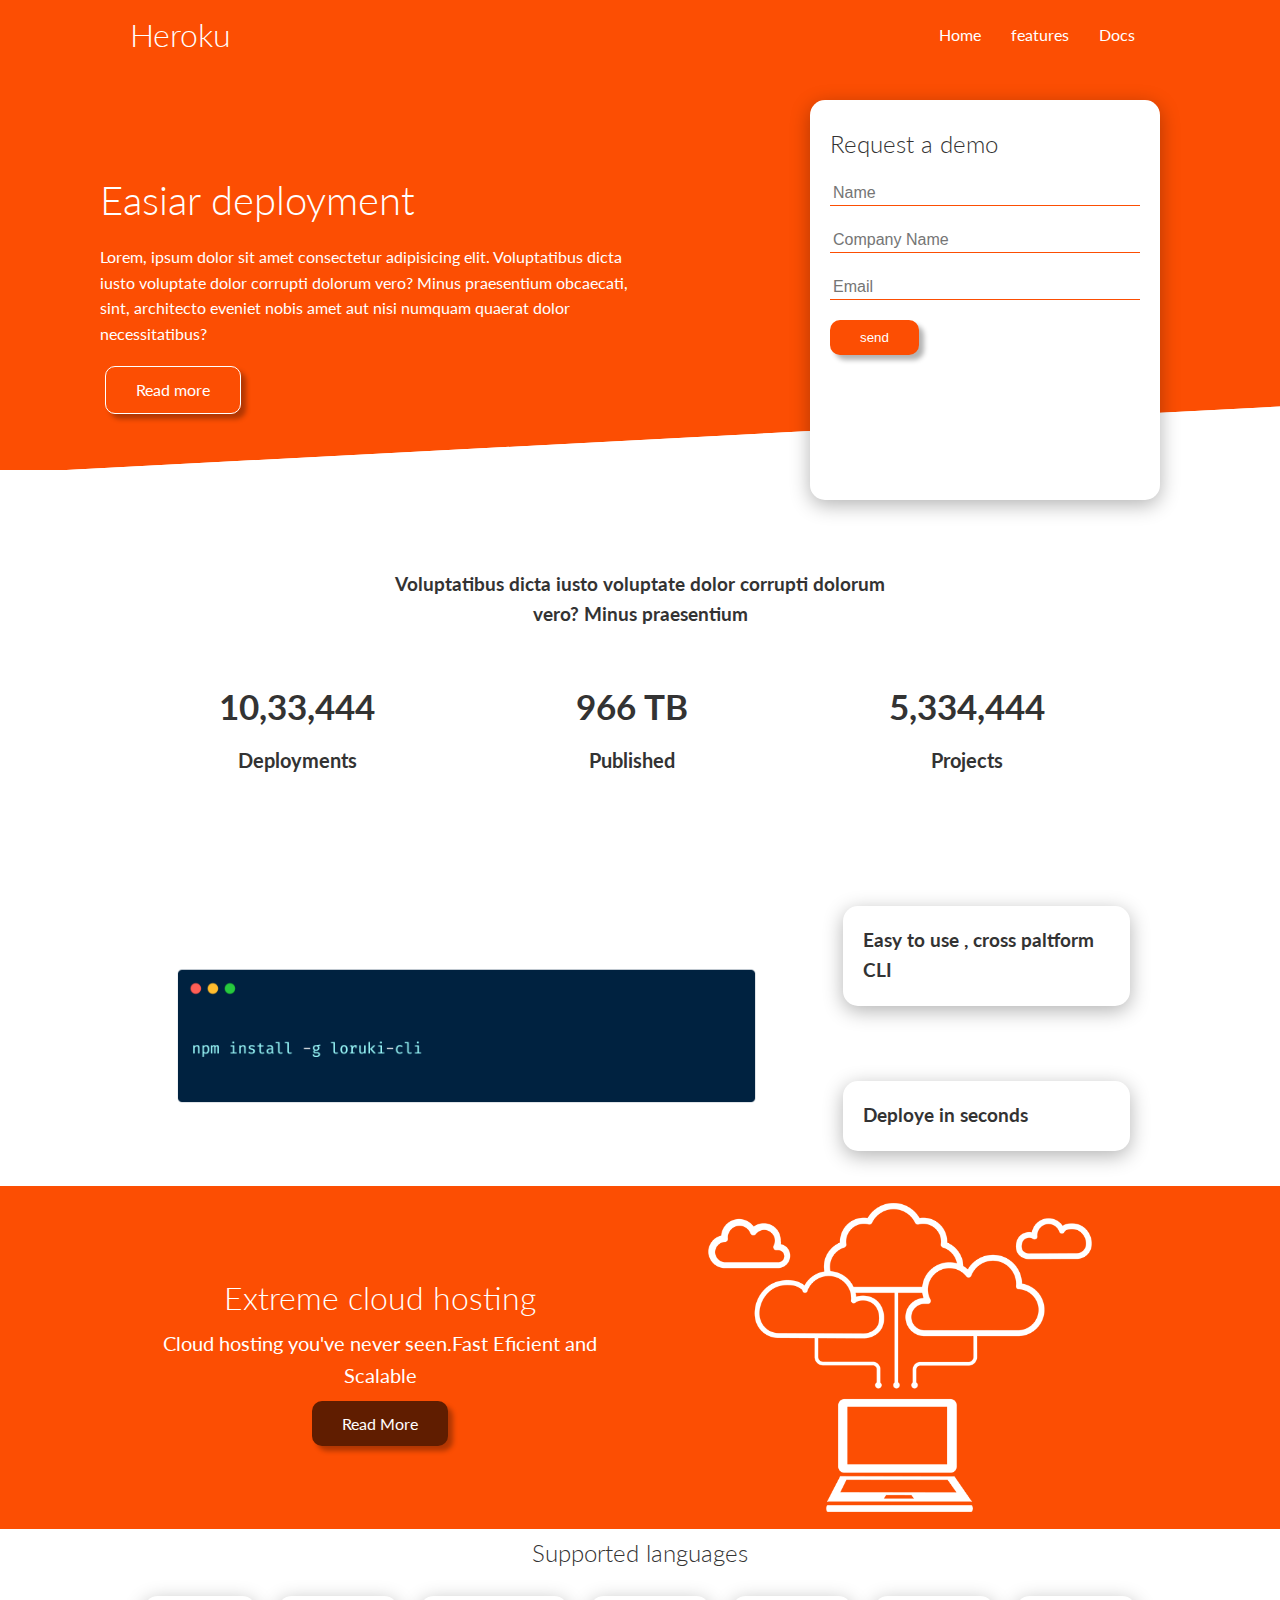
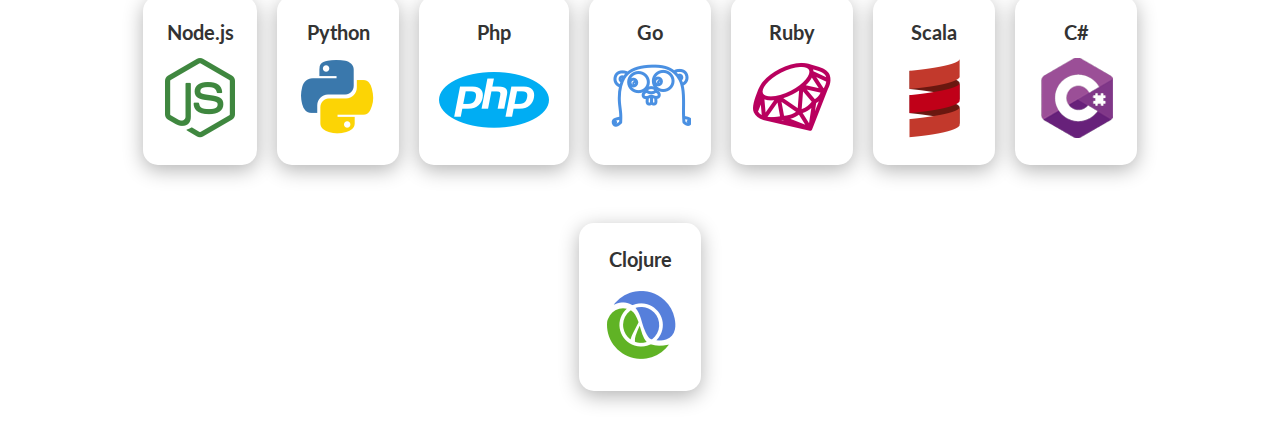
==== index.html @ 3ee14405 "created supported language cards" ====
<!DOCTYPE html>
<html lang="en">
<head>
    <meta charset="UTF-8">
    <meta http-equiv="X-UA-Compatible" content="IE=edge">
    <meta name="viewport" content="width=device-width, initial-scale=1.0">
    <link rel="stylesheet" href="https://cdnjs.cloudflare.com/ajax/libs/font-awesome/6.1.1/css/all.min.css" integrity="sha512-KfkfwYDsLkIlwQp6LFnl8zNdLGxu9YAA1QvwINks4PhcElQSvqcyVLLD9aMhXd13uQjoXtEKNosOWaZqXgel0g==" crossorigin="anonymous" referrerpolicy="no-referrer" />
    <link rel="stylesheet" href="css/style.css">
    <link rel="stylesheet" href="css/utilities.css">
    <title>Heroku | Cloud Hosting</title>
</head>
<body>
    <!--navigation bar-->
    <div class="navbar">
        <div class="container flex">
            <h1 class="logo">Heroku</h1>
            <nav>
                <ul>
                    <li><a href="index.html">Home</a></li>
                    <li><a href="features.html">features</a></li>
                    <li><a href="docs.html">Docs</a></li>
                </ul>
            </nav>
        </div>
    </div>

    <!--Showcase-->

    <section class="showcase">
        <div class="container grid">
            <div class="showcase-text">
                <h1>Easiar deployment</h1>
                <p>Lorem, ipsum dolor sit amet consectetur adipisicing elit. Voluptatibus dicta iusto voluptate dolor corrupti dolorum vero? Minus praesentium
                 obcaecati, sint, architecto eveniet nobis amet aut nisi numquam quaerat dolor necessitatibus?</p>
                <a href="features.html" class="btn btn-outline">Read more</a>
            </div>
            <div class="showcase-form card">
                <h2>Request a demo</h2>
                <form>
                    <div class="form-control">
                        <input type="text" name="name" placeholder="Name" required>
                    </div>
                    <div class="form-control">
                        <input type="text" name="company" placeholder="Company Name" required>
                    </div>
                    <div class="form-control">
                        <input type="email" name="email" placeholder="Email" required>
                    </div>
                    <input type="submit" value="send" class="btn btn-primary">
                </form>
            </div>
        </div>
    </section>

    <!--stats-->

    <section class="stats">
        <div class="container">
            <h3 class="stats-heading text-center my-1">
                Voluptatibus dicta iusto voluptate dolor corrupti dolorum vero? Minus praesentium
            </h3>
            <div class="grid grid-3 text-center my-4">
                <div>
                    <i class="fas fa-server fa-3x"></i>
                    <h3>10,33,444</h3>
                    <p class="text-secondery">Deployments</p>
                </div>
                <div>
                    <i class="fas fa-upload fa-3x"></i>
                    <h3>966 TB</h3>
                    <p class="text-secondery">Published</p>
                </div>
                <div>
                    <i class="fas fa-project-diagram fa-3x"></i>
                    <h3>5,334,444</h3>
                    <p class="text-secondery">Projects</p>
                </div>
            </div>
        </div>
    </section>

    <!--CLI image-->

    <section class="cli">
        <div class="container grid">
            <img src="images/cli.png" alt="image">
            <div class="card">
                <h3>Easy to use , cross paltform CLI</h3>
            </div>
            <div class="card">
                <h3>Deploye in seconds</h3>
            </div>
        </div>
    </section>

    <!--cloud-->

    <section class="cloud bg-primary my-2 py-2">
        <div class="container grid">
            <div class="text-center">
                <h2 class="lg">Extreme cloud hosting</h2>
                <p class="lead my-1">Cloud hosting you've never seen.Fast Eficient and Scalable</p>
                <a href="features.html" class="btn btn-dark">Read More</a>
            </div>
            <img src="images/cloud.png" alt="">
        </div>
    </section>

    <!--languages-->

    <section class="language">
        <h2 class="md text-center my-2">
            Supported languages
        </h2>
        <div class="container flex">
            <div class="card">
                <h4>Node.js</h4>
                <img src="images/logos/node.png" alt="">
            </div>
            <div class="card">
                <h4>Python</h4>
                <img src="images/logos/python.png" alt="">
            </div>
            <div class="card">
                <h4>Php</h4>
                <img src="images/logos/php.png" alt="">
            </div>
            <div class="card">
                <h4>Go</h4>
                <img src="images/logos/go.png" alt="">
            </div>
            <div class="card">
                <h4>Ruby</h4>
                <img src="images/logos/ruby.png" alt="">
            </div>
            <div class="card">
                <h4>Scala</h4>
                <img src="images/logos/scala.png" alt="">
            </div>
            <div class="card">
                <h4>C#</h4>
                <img src="images/logos/csharp.png" alt="">
            </div>
            <div class="card">
                <h4>Clojure</h4>
                <img src="images/logos/clojure.png" alt="">
            </div>
        </div>
    </section>

</body>
</html>
---- css/style.css ----
@import url('https://fonts.googleapis.com/css2?family=Lato:wght@300&display=swap');

:root{
  --primary-color:#fc4e03;
  --secondary-color:#d64101;
  --dark-color:#601d00;
  --light-color:#f1cdbd;
}

*{
  box-sizing: border-box;
  padding: 0;
  margin: 0;
}

body{
  font-family: 'Lato',sans-serif;
  color:#333;
  line-height: 1.6;
}

ul{
  list-style-type: none;
}

a{
  text-decoration: none;
  color: #333;
}

h1,h2{
  font-weight: 300;
  line-height: 1.2;
  margin:10px 0;
}

p{
  margin:10px 0;
}

img{
  width: 100%;
}
/* nav bar*/

.navbar{
  background-color:var(--primary-color);
  color: white;
  height: 70px;
}
.navbar ul {
  display: flex;
}
a{
  color: white;
  padding: 10px;
  margin:0 5px;
}
.navbar a:hover{
  border-bottom: 2px solid white;
}

.navbar .flex{
  justify-content: space-between;
}

/* showcase*/

.showcase{
  height: 400px;
  background-color: var(--primary-color);
  color: #fff;
  position: relative;
}
.showcase h1{
  font-size: 40px;
}
.showcase p{
  margin: 20px 0;
}
.showcase .grid{
  overflow: visible;
  grid-template-columns: 50% 50%;
  padding: 0 20px;
}
.showcase-form{
  position: relative;
  top: 10px;
  height: 400px;
  width: 350px;
  padding: 50px;
  z-index: 100;
  justify-self:flex-end;
}
.showcase-form .form-control{
  margin:20px 0;
}
.showcase-form input[type="text"],
.showcase-form input[type="email"]{
  border: 0;
  border-bottom: 1px solid var(--primary-color);
  width: 100%;
  padding:3px;
  font-size: 16px;
}
.showcase-form input:focus{
  outline: none;
}

.showcase::before,
.showcase::after{
  content: 'my name is arjun suresh ';
  position:absolute;
  height: 100px;
  bottom: -70px;
  right: 0;
  left: 0;
  background-color:#fff;
  -webkit-transform:skewY(-3deg);
  -moz-transform:skewY(-3deg);
  transform:skewY(-3deg);
}


/*stats*/

.stats{
  padding: 100px;
}
.stats-heading{
  max-width: 500px;
  margin: auto;
}
.stats .grid h3{
  font-size: 35px;
}
.stats .grid p{
  font-size: 20px;
  font-weight: bold ;
}
.my-1{
  margin-top:1rem 0;
}
.my-2{
  margin-top:2rem 0;
}
.my-4{
  margin: 3rem 1rem 0 0;
}
.cli .grid{
  grid-template-columns: repeat(3,1fr);
  grid-template-rows: repeat(2,1fr);
}

.cli .grid > *:first-child{
  grid-column: 1 /span 2 ;
  grid-row: 1 /span 2;
}

/*Cloud*/

.cloud .grid{
  grid-template-columns: 4fr,3fr;
}

/*Languages*/

 .language .flex{
  flex-wrap: wrap;
}

.language .card{
  text-align: center;
  margin:18px 10px 40px;
  transition: transform 0.2s ease-in;
}

.language .card h4{
  font-size: 20px;
  margin-bottom: 10px;
}
.language .card:hover{
  transform:translateY(-15px);
}
---- css/utilities.css ----
/*Utilitees*/

.card{
    background-color: #fff;
    color:#333;
    border-radius:15px;
    box-shadow: 0 5px 20px rgba(0, 0, 0, 0.3);
    padding: 20px;
    margin: 20px;
  }
  
  .btn{
    display:inline-block;
    padding: 10px 30px;
    cursor:pointer;
    background-color: var(--primary-color);
    color: #fff;
    border-radius: 10px;
    box-shadow: 5px 5px 5px rgba(0, 0, 0, 0.3);
    border: none;
  }
  .btn-outline{
    background-color: transparent;
    border: 1px solid #fff;
  }
  .btn:hover{
    transform: scale(.95);
  }

  /*Background & button color*/

  .bg-primary,
  .btn-primary{
    background-color: var(--primary-color);
    color: #fff;
  }

  .bg-secondary,
  .btn-secondary{
    background-color: var(--secondary-color);
    color: #fff;
  }
  .bg-dark,
  .btn-dark{
    background-color: var(--dark-color);
    color: #fff;
  }
  .bg-light,
  .btn-light{
    background-color: var(--light-color);
    color: #333;
  }

  /*text size*/

  .lead{
    font-size: 20px;
  }
  .sm{
    font-size: 1rem;
  }
  .md{
    font-size: 1.5rem;
  }
  .lg{
    font-size: 2rem;
  }
  .xl{
    font-size: 2.5rem;
  }
  
  



  .container{
    max-width: 1100px;
    margin: 0 auto;
    overflow: auto;
    padding:0 40px;
  }

  .text-center{
    text-align: center;
  }

  

  
  .flex{
    display: flex;
    justify-content:center;
    align-items: center;
    height: 100%;
  }
  .grid{
    display: grid;
    gap: 20px;
    justify-content: center;
    align-items:center;
    height: 100%;
    grid-template-columns:repeat(2,1fr);
  }
  .grid-3{
    grid-template-columns: repeat(3,1fr);
  }

  /* margin */
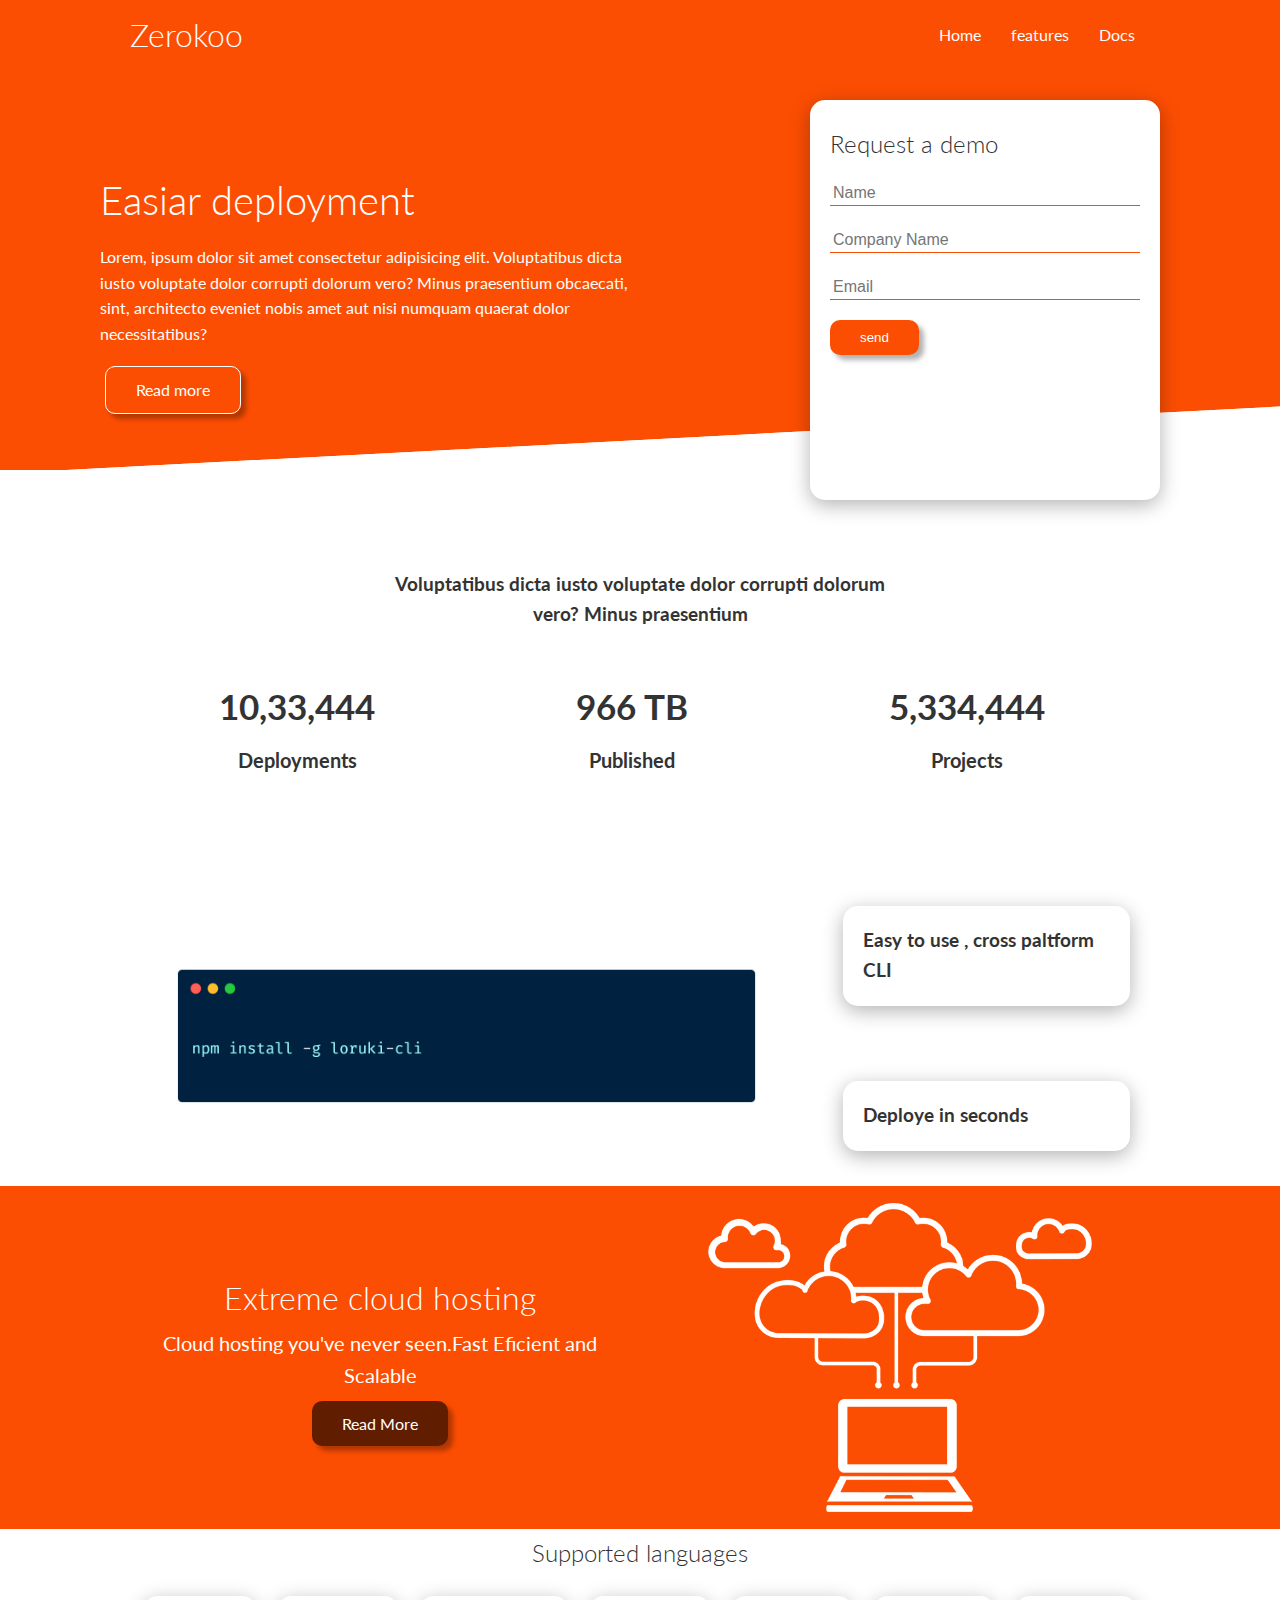
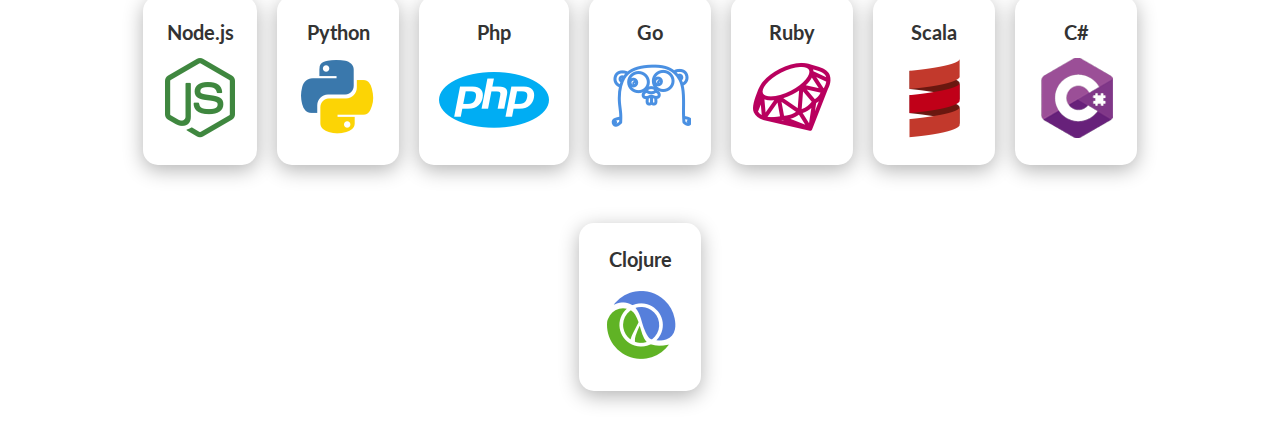
==== commit 1e65ce53: "site name changed to Zerokoo" ====
--- a/index.html
+++ b/index.html
@@ -13,7 +13,7 @@
     <!--navigation bar-->
     <div class="navbar">
         <div class="container flex">
-            <h1 class="logo">Heroku</h1>
+            <h1 class="logo">Zerokoo</h1>
             <nav>
                 <ul>
                     <li><a href="index.html">Home</a></li>
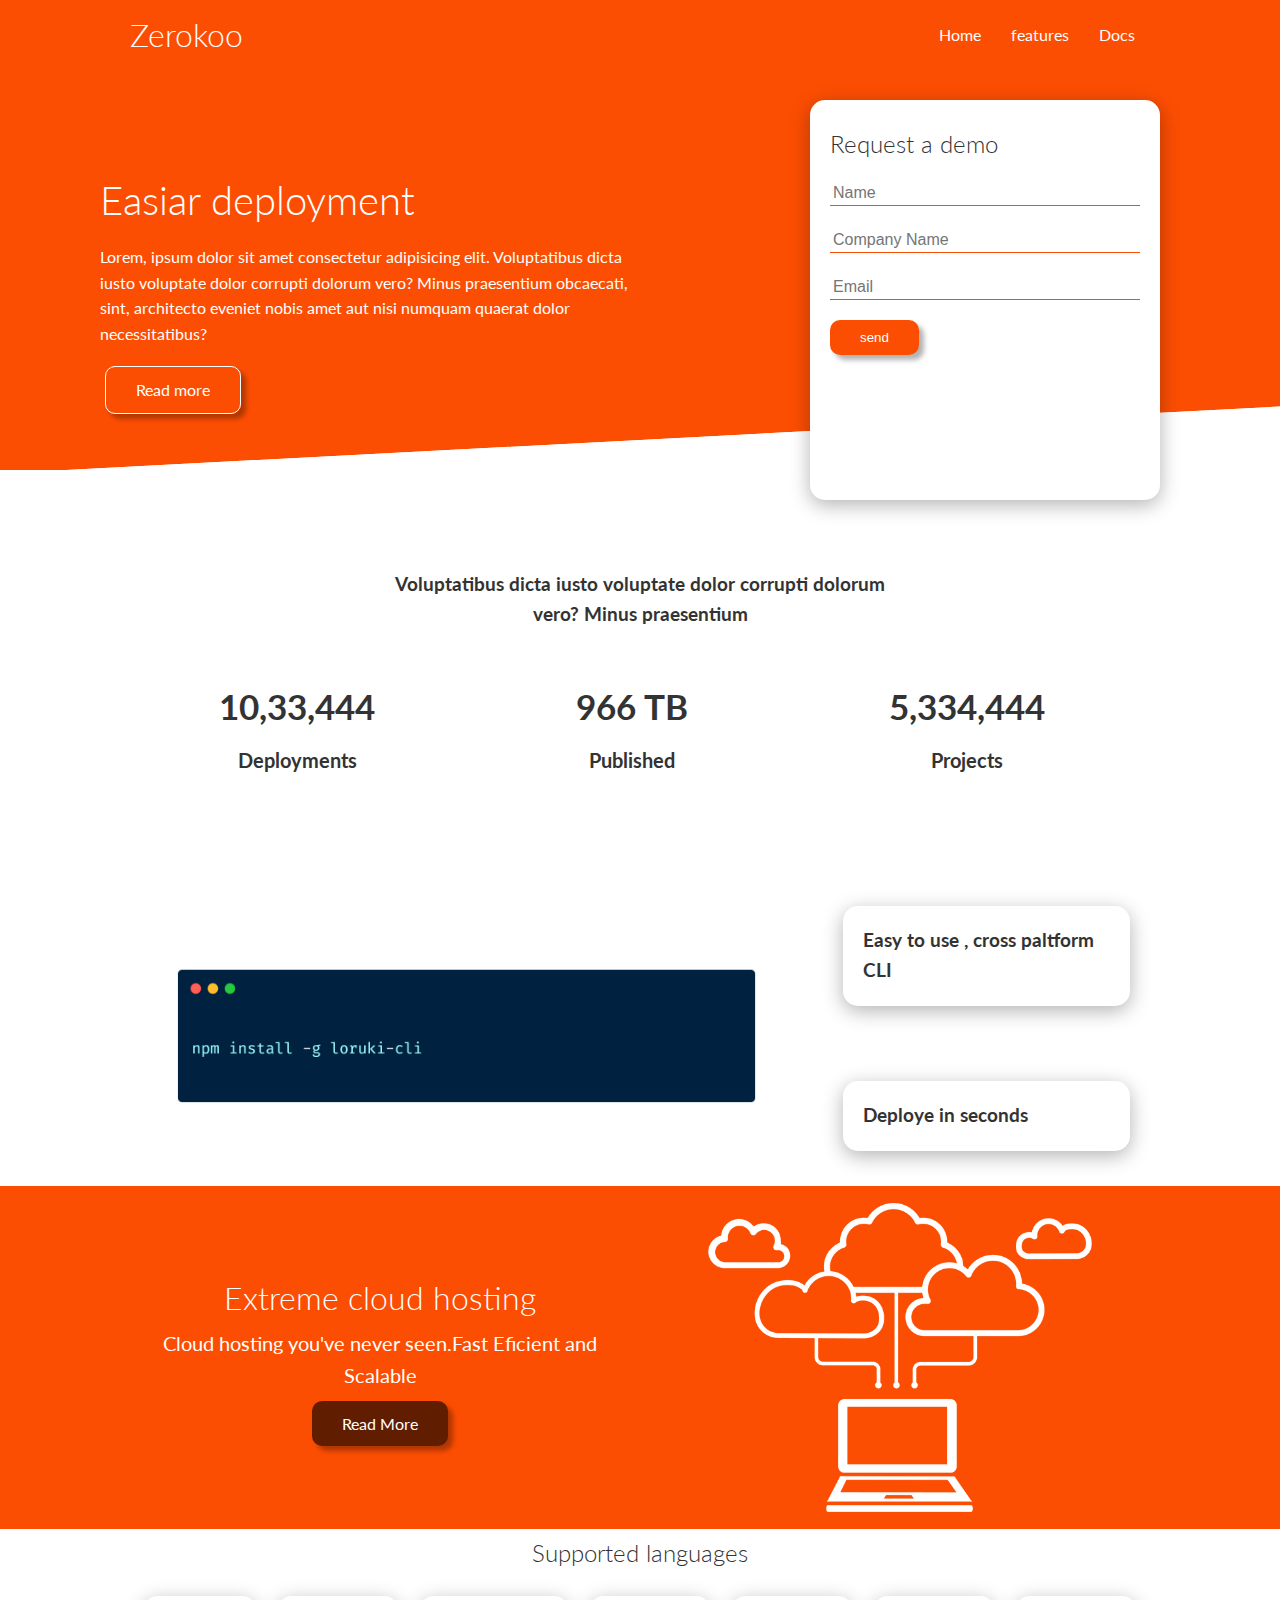
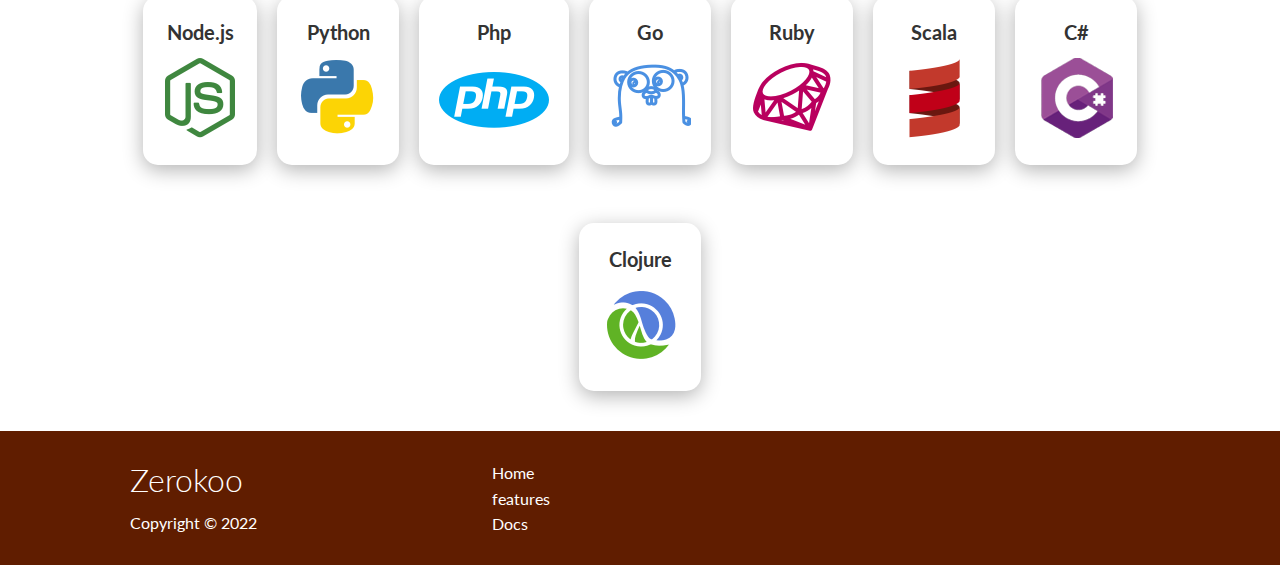
==== commit a0ba9b2f: "added footer" ====
--- a/index.html
+++ b/index.html
@@ -148,5 +148,29 @@
         </div>
     </section>
 
+    <!--footer-->
+
+    <footer class="footer bg-dark py-5">
+        <div class="container grid grid-3">
+            <div>
+                <h1>Zerokoo</h1>
+                <p>Copyright &copy; 2022</p>
+            </div>
+            <nav>
+                <ul>
+                    <li><a href="index.html">Home</a></li>
+                    <li><a href="features.html">features</a></li>
+                    <li><a href="docs.html">Docs</a></li>
+                </ul>
+            </nav>
+            <div class="social">
+                <a href="#"><i class="fab fa-github fa-2x"></i></a>
+                <a href="#"><i class="fab fa-facebook fa-2x"></i></a>
+                <a href="#"><i class="fab fa-instagram fa-2x"></i></a>
+                <a href="#"><i class="fab fa-twitter fa-2x"></i></a>
+            </div>
+        </div>
+    </footer>
+
 </body>
 </html>--- a/css/style.css
+++ b/css/style.css
@@ -56,8 +56,13 @@
   padding: 10px;
   margin:0 5px;
 }
+
+.navbar a{
+  transition: border-bottom 0.7s ease;
+}
+
 .navbar a:hover{
-  border-bottom: 2px solid white;
+  border-bottom: 3px solid white;
 }
 
 .navbar .flex{
@@ -109,7 +114,7 @@
 
 .showcase::before,
 .showcase::after{
-  content: 'my name is arjun suresh ';
+  content: '';
   position:absolute;
   height: 100px;
   bottom: -70px;
@@ -147,6 +152,9 @@
 .my-4{
   margin: 3rem 1rem 0 0;
 }
+.py-5{
+  padding: 20px;
+}
 .cli .grid{
   grid-template-columns: repeat(3,1fr);
   grid-template-rows: repeat(2,1fr);
@@ -173,6 +181,7 @@
   text-align: center;
   margin:18px 10px 40px;
   transition: transform 0.2s ease-in;
+  cursor: pointer;
 }
 
 .language .card h4{
@@ -181,4 +190,10 @@
 }
 .language .card:hover{
   transform:translateY(-15px);
+}
+.footer ul{
+  font-size: 16px;
+}
+.footer .social a{
+  margin: 0 10px;
 }--- a/css/utilities.css
+++ b/css/utilities.css
@@ -50,6 +50,16 @@
     background-color: var(--light-color);
     color: #333;
   }
+  .bg-primary a,
+  .btn-primary a,
+  .bg-secondary a,
+  .btn-secondary a,
+  .bg-dark a,
+  .btn-dark a,
+  .bg-light a,
+  .btn-light a{
+    color:#fff;
+  }
 
   /*text size*/
 
@@ -75,9 +85,9 @@
 
   .container{
     max-width: 1100px;
-    margin: 0 auto;
+    margin: 0px auto;
     overflow: auto;
-    padding:0 40px;
+    padding:0px 40px;
   }
 
   .text-center{
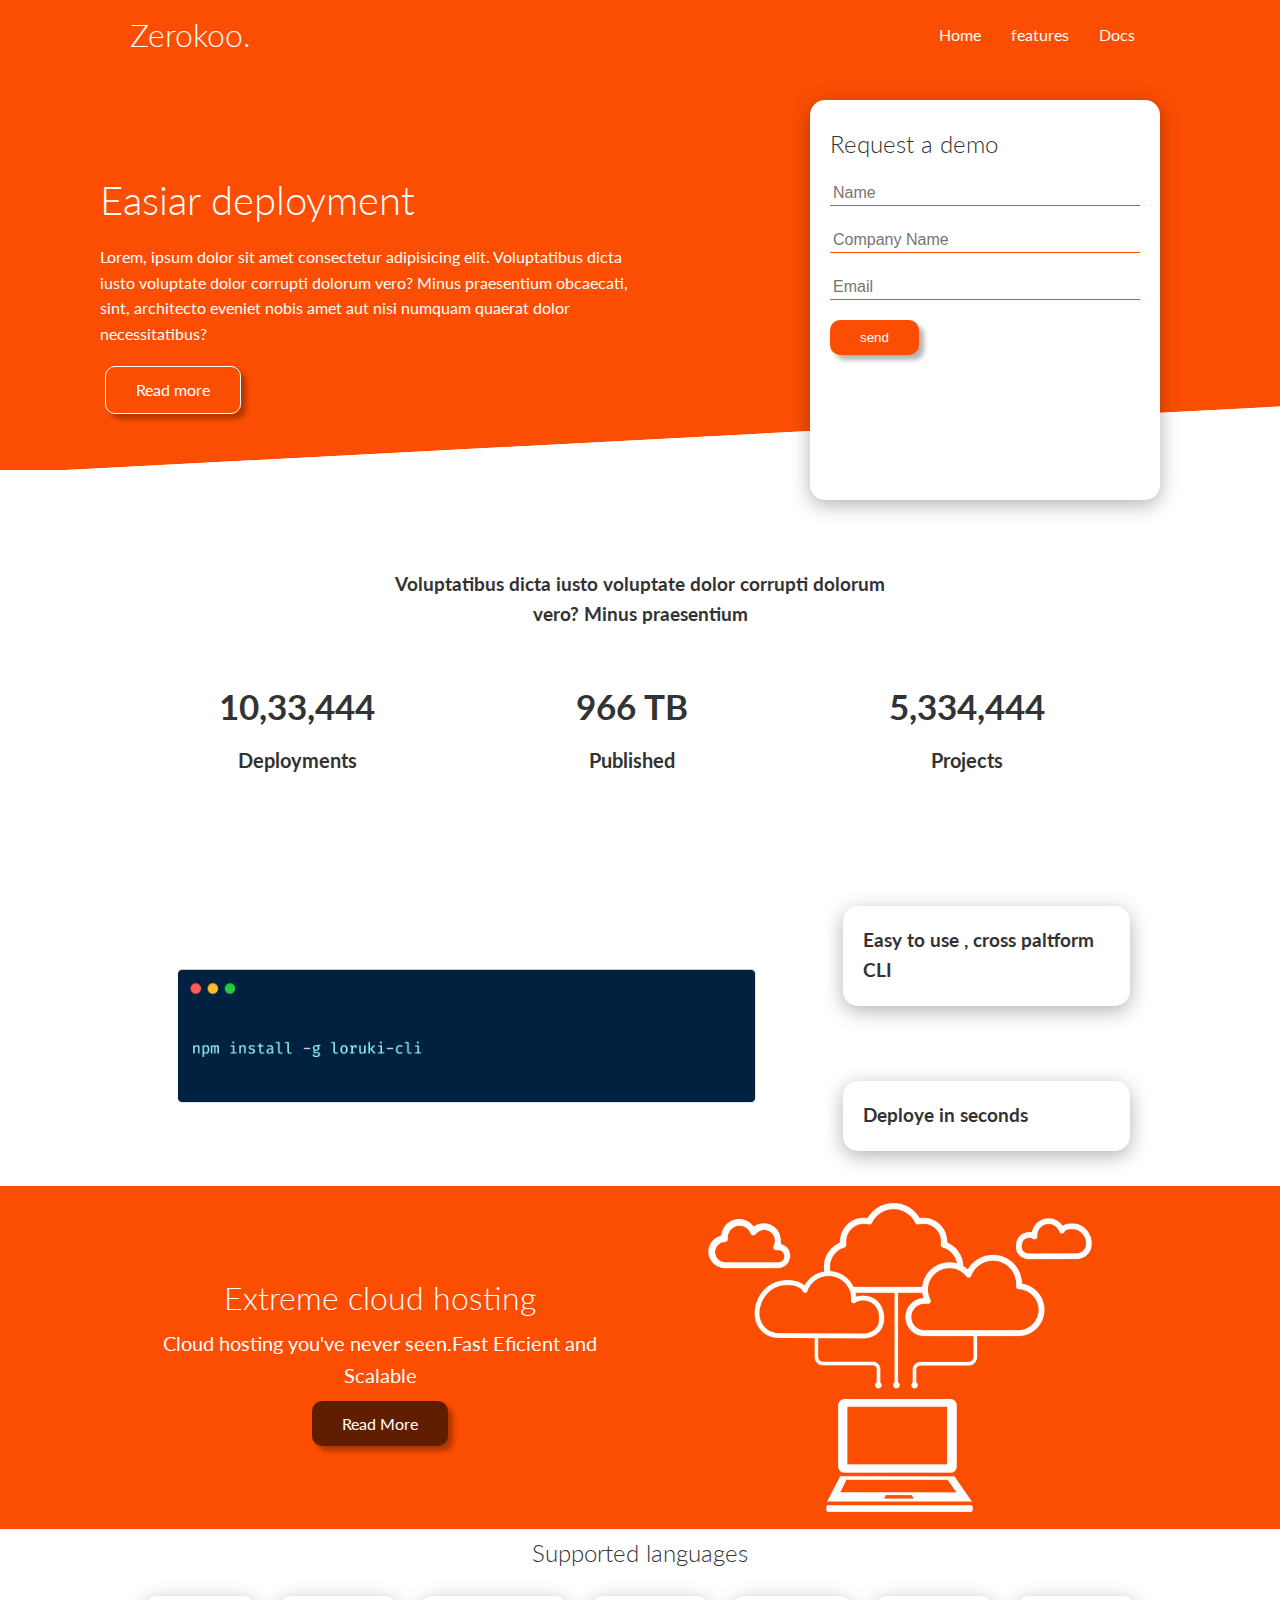
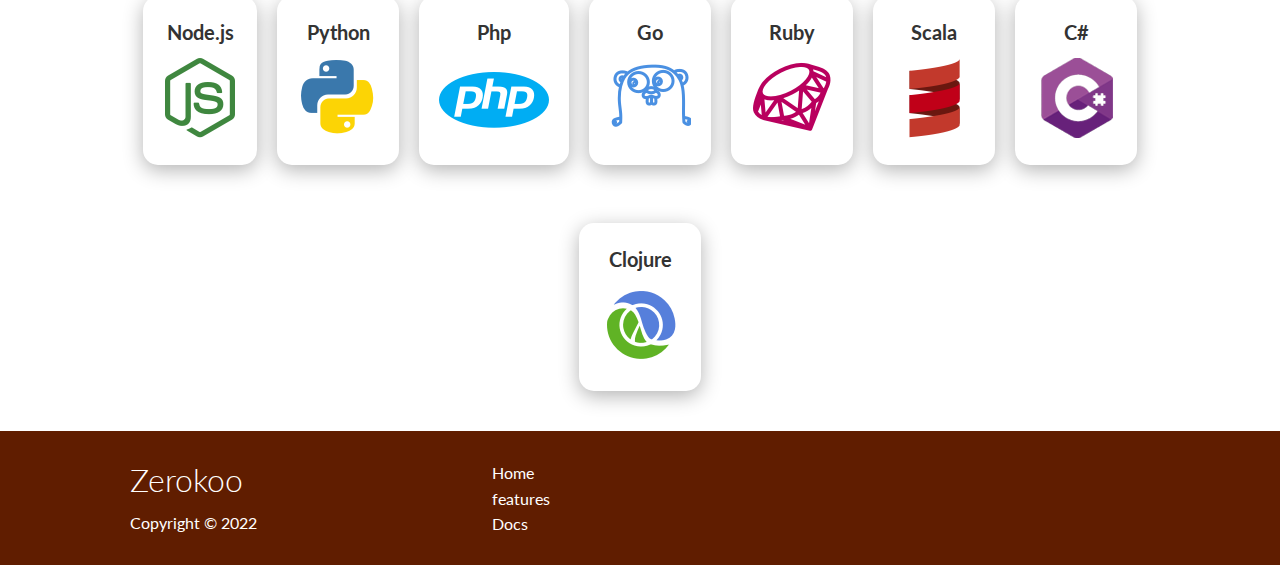
==== commit 7eaeb0dd: "Added some responsive" ====
--- a/index.html
+++ b/index.html
@@ -13,7 +13,7 @@
     <!--navigation bar-->
     <div class="navbar">
         <div class="container flex">
-            <h1 class="logo">Zerokoo</h1>
+            <h1 class="logo">Zerokoo.</h1>
             <nav>
                 <ul>
                     <li><a href="index.html">Home</a></li>
--- a/css/style.css
+++ b/css/style.css
@@ -196,4 +196,51 @@
 }
 .footer .social a{
   margin: 0 10px;
-}+}
+
+/*Tablet and under*/
+
+@media (max-width:768px){
+  .grid,
+  .showcase .grid,
+  .stats .grid,
+  .cli .grid,
+  .cloud .grid{
+    grid-template-columns: 1fr;
+    grid-template-rows: 1fr;
+  }
+  .showcase{
+    height: auto;
+  }
+  .showcase-text{
+    text-align: center;
+    margin-top: 40px;
+  }
+  .showcase-form{
+    justify-self: center;
+  }
+  .cli .grid > *:first-child{
+    grid-column: 1;
+    grid-row: 1;
+  }
+  
+}
+
+/*Mobile*/
+
+@media (max-width:500px){
+  .navbar{
+    height: 110px;
+  }
+  .navbar .flex{
+    flex-direction: column;
+  }
+  .navbar ul{
+    padding: 10px;
+    background-color: rgba(0,0,0,0.1);
+  }
+  .showcase-form{
+    justify-self: center;
+  }
+  
+}
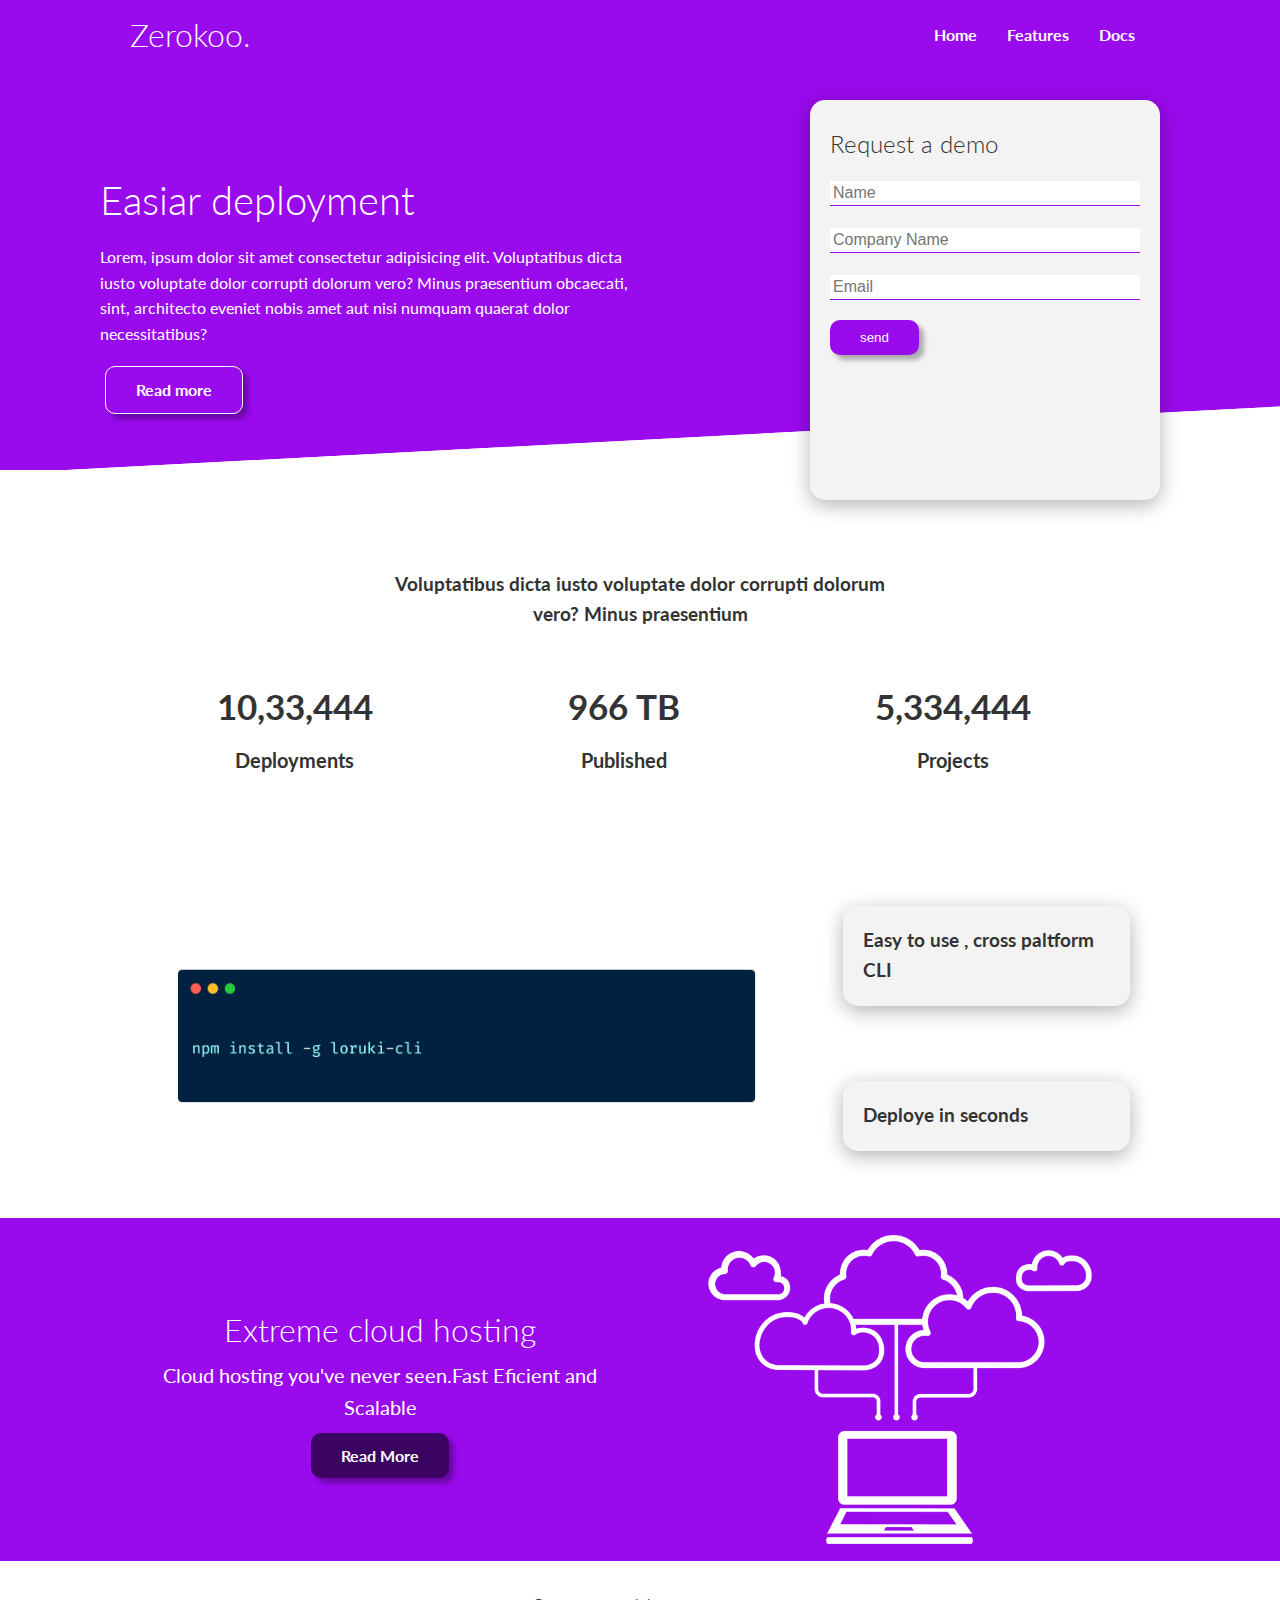
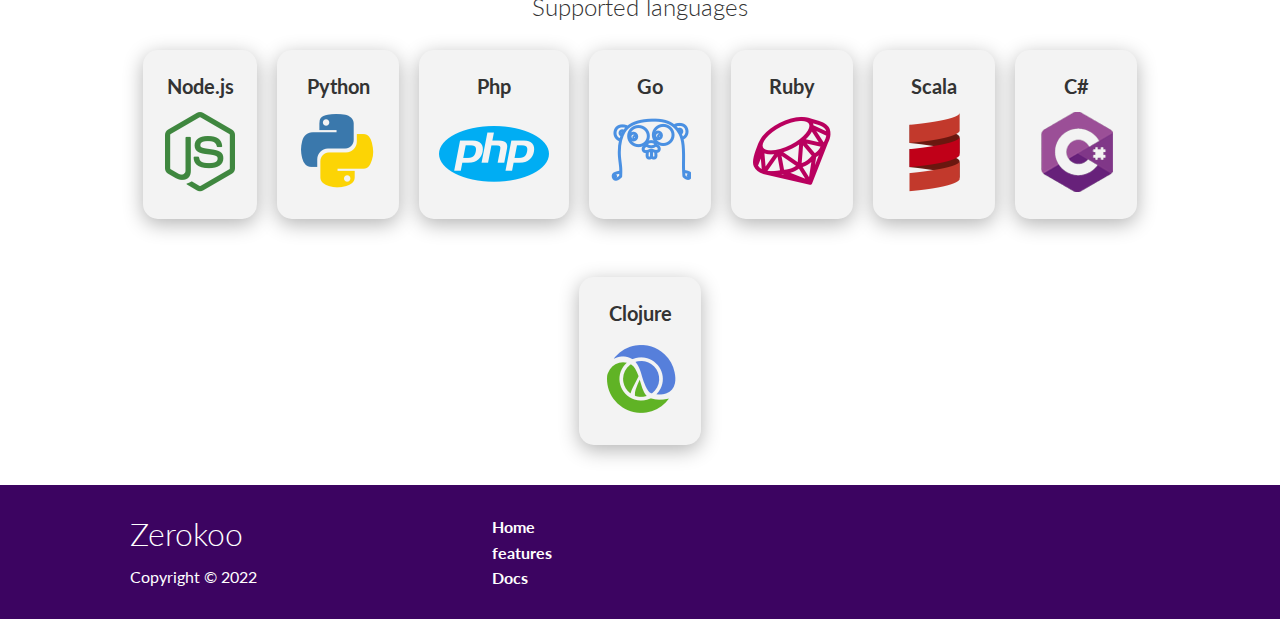
==== commit 1a1183e0: "completed features" ====
--- a/index.html
+++ b/index.html
@@ -17,7 +17,7 @@
             <nav>
                 <ul>
                     <li><a href="index.html">Home</a></li>
-                    <li><a href="features.html">features</a></li>
+                    <li><a href="features.html">Features</a></li>
                     <li><a href="docs.html">Docs</a></li>
                 </ul>
             </nav>
@@ -61,17 +61,17 @@
             </h3>
             <div class="grid grid-3 text-center my-4">
                 <div>
-                    <i class="fas fa-server fa-3x"></i>
+                    <i class="fas fa-server fa-3x icon-color"></i>
                     <h3>10,33,444</h3>
                     <p class="text-secondery">Deployments</p>
                 </div>
                 <div>
-                    <i class="fas fa-upload fa-3x"></i>
+                    <i class="fas fa-upload fa-3x icon-color"></i>
                     <h3>966 TB</h3>
                     <p class="text-secondery">Published</p>
                 </div>
                 <div>
-                    <i class="fas fa-project-diagram fa-3x"></i>
+                    <i class="fas fa-project-diagram fa-3x icon-color"></i>
                     <h3>5,334,444</h3>
                     <p class="text-secondery">Projects</p>
                 </div>
@@ -148,6 +148,7 @@
         </div>
     </section>
 
+    
     <!--footer-->
 
     <footer class="footer bg-dark py-5">
--- a/css/style.css
+++ b/css/style.css
@@ -1,10 +1,10 @@
 @import url('https://fonts.googleapis.com/css2?family=Lato:wght@300&display=swap');
 
 :root{
-  --primary-color:#fc4e03;
+  --primary-color:#990aec;
   --secondary-color:#d64101;
-  --dark-color:#601d00;
-  --light-color:#f1cdbd;
+  --dark-color:#3c0461;
+  --light-color:#f3f3f3;
 }
 
 *{
@@ -52,13 +52,14 @@
   display: flex;
 }
 a{
-  color: white;
+  color:#fff;
+  font-weight: bold;
   padding: 10px;
   margin:0 5px;
 }
 
 .navbar a{
-  transition: border-bottom 0.7s ease;
+  transition: border-bottom 0.1s ease;
 }
 
 .navbar a:hover{
@@ -147,14 +148,20 @@
   margin-top:1rem 0;
 }
 .my-2{
-  margin-top:2rem 0;
+  margin-top:2rem;
 }
 .my-4{
-  margin: 3rem 1rem 0 0;
+  margin: 3rem 2rem 0 0;
+}
+.py-3{
+  padding: 10px;
 }
 .py-5{
   padding: 20px;
 }
+
+/*cli*/
+
 .cli .grid{
   grid-template-columns: repeat(3,1fr);
   grid-template-rows: repeat(2,1fr);
@@ -191,6 +198,43 @@
 .language .card:hover{
   transform:translateY(-15px);
 }
+
+/*Features*/
+
+.features-main .card{
+  padding: 10px;
+  margin: 10px;
+}
+
+.features-head img{
+  width: 200px;
+  justify-self: end;
+}
+.features-sub-head img{
+  width: 300px;
+  justify-self: flex-end;
+}
+
+.features-main .card > i{
+  margin-right: 20px;
+}
+.features-main .grid{
+  padding: 30px;
+}
+/*spanning cards*/
+.features-main .grid > *:first-child{
+  grid-column: 1 /span 3 ;
+  grid-row: 1 /span 2;
+}
+.features-main .grid > *:nth-child(2){
+  grid-column: 1 /span 2 ;
+}
+
+
+
+
+/*Footer*/
+
 .footer ul{
   font-size: 16px;
 }
--- a/css/utilities.css
+++ b/css/utilities.css
@@ -1,12 +1,24 @@
 /*Utilitees*/
 
+.icon-color{
+  color: var(--primary-color);
+  transition: transform 0.2s ease;
+}
+.icon-color:hover{
+  transform: rotateY(45deg);
+}
+
 .card{
-    background-color: #fff;
+    background-color: var(--light-color);
     color:#333;
     border-radius:15px;
     box-shadow: 0 5px 20px rgba(0, 0, 0, 0.3);
     padding: 20px;
     margin: 20px;
+    transition: transform 0.2s ease-in;
+  }
+  .card:hover{
+    transform: scaleY(0.95);
   }
   
   .btn{
@@ -18,13 +30,15 @@
     border-radius: 10px;
     box-shadow: 5px 5px 5px rgba(0, 0, 0, 0.3);
     border: none;
+    transition: transform 0.4s ease-in;
   }
+
   .btn-outline{
     background-color: transparent;
     border: 1px solid #fff;
   }
   .btn:hover{
-    transform: scale(.95);
+    transform: scale(1.1);;
   }
 
   /*Background & button color*/
@@ -79,9 +93,6 @@
     font-size: 2.5rem;
   }
   
-  
-
-
 
   .container{
     max-width: 1100px;
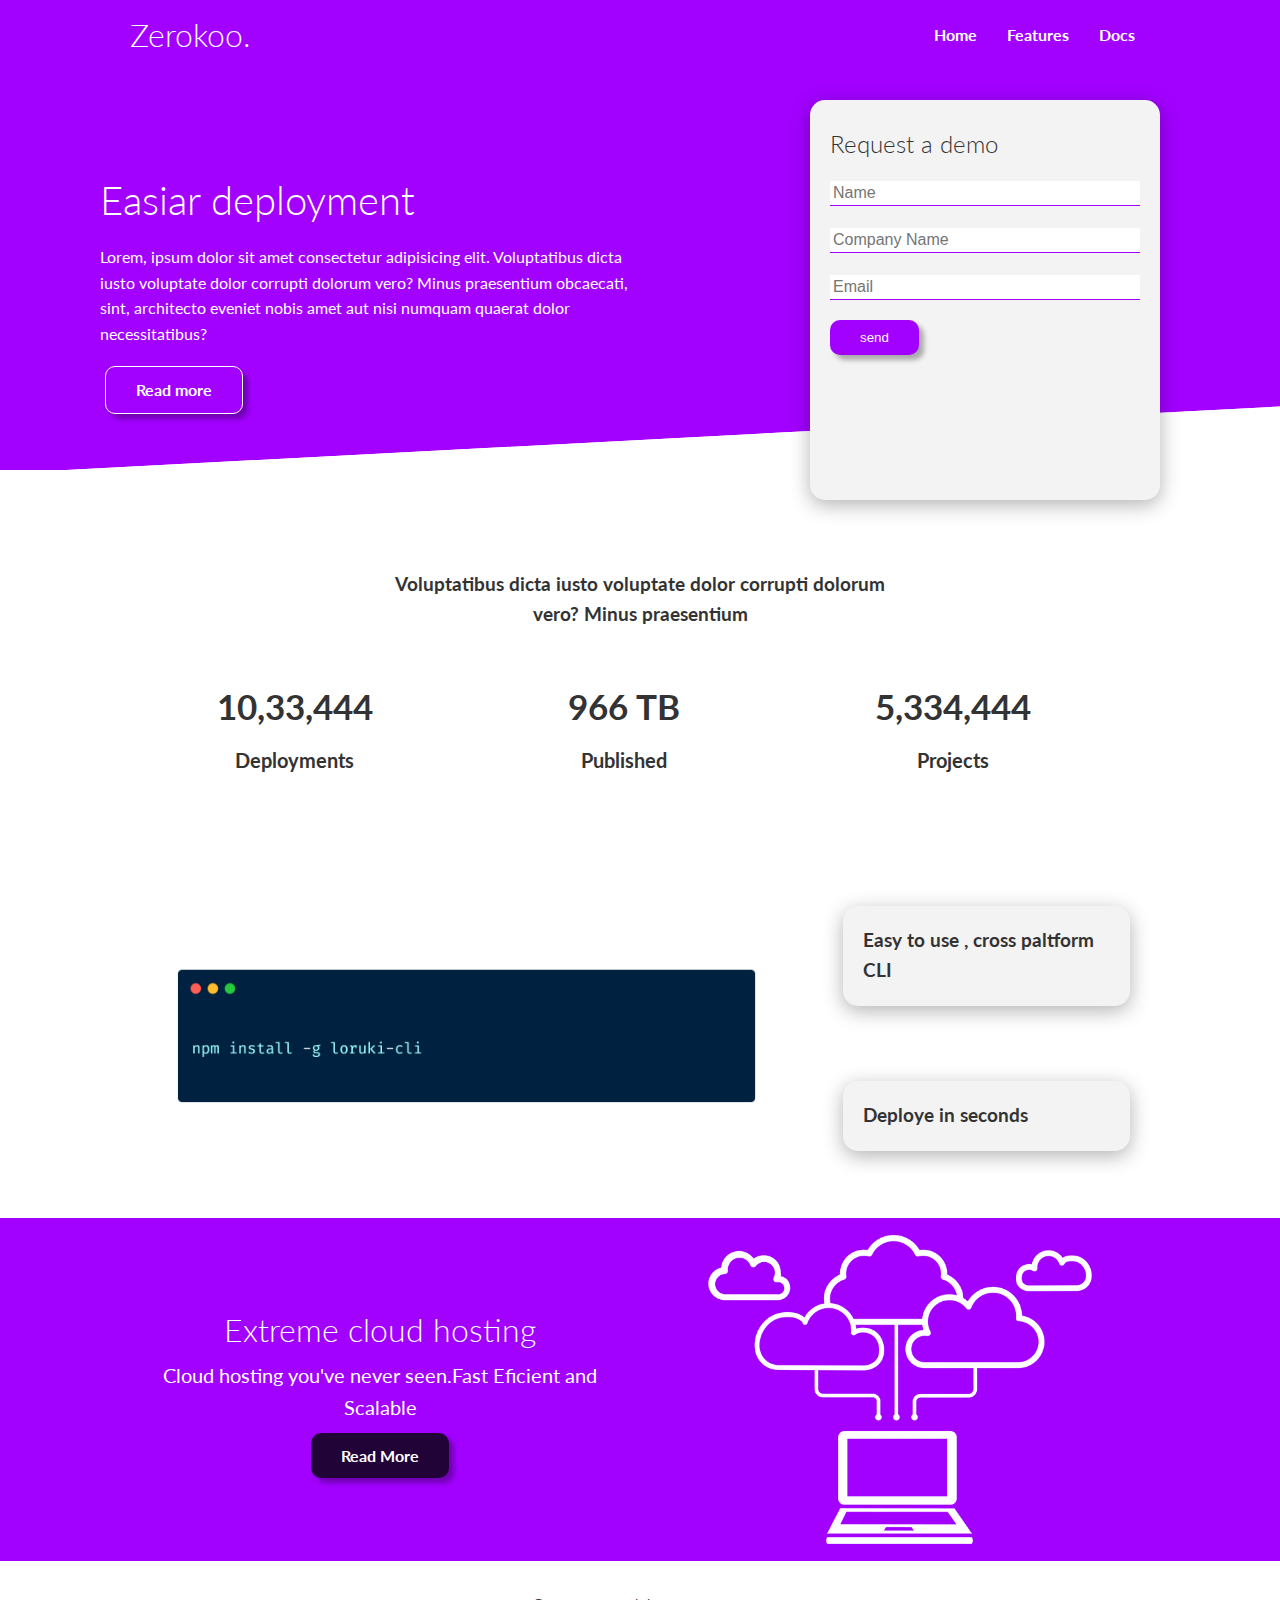
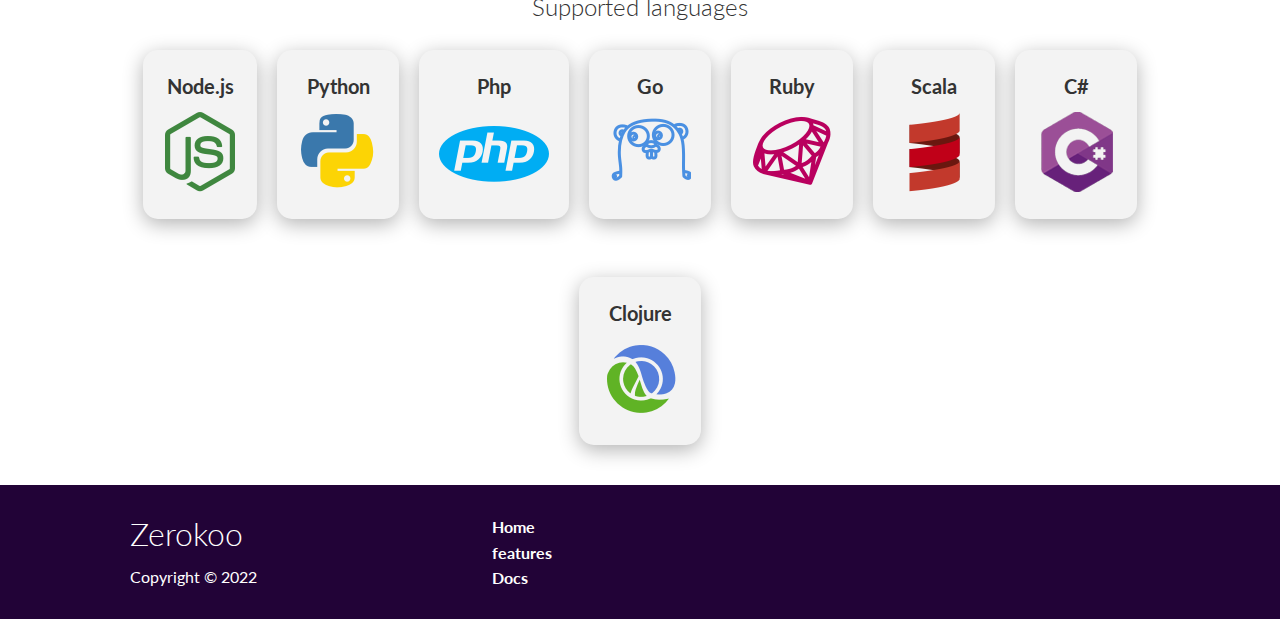
==== commit cbd17c1f: "created documentation head" ====
--- a/index.html
+++ b/index.html
@@ -165,10 +165,10 @@
                 </ul>
             </nav>
             <div class="social">
-                <a href="#"><i class="fab fa-github fa-2x"></i></a>
-                <a href="#"><i class="fab fa-facebook fa-2x"></i></a>
-                <a href="#"><i class="fab fa-instagram fa-2x"></i></a>
-                <a href="#"><i class="fab fa-twitter fa-2x"></i></a>
+                <a href="#"><i class="fab fa-github fa-2x icon-color"></i></a>
+                <a href="#"><i class="fab fa-facebook fa-2x icon-color"></i></a>
+                <a href="#"><i class="fab fa-instagram fa-2x icon-color"></i></a>
+                <a href="#"><i class="fab fa-twitter fa-2x icon-color"></i></a>
             </div>
         </div>
     </footer>
--- a/css/style.css
+++ b/css/style.css
@@ -1,9 +1,9 @@
 @import url('https://fonts.googleapis.com/css2?family=Lato:wght@300&display=swap');
 
 :root{
-  --primary-color:#990aec;
+  --primary-color:#a201ff;
   --secondary-color:#d64101;
-  --dark-color:#3c0461;
+  --dark-color:#220337;
   --light-color:#f3f3f3;
 }
 
@@ -241,6 +241,9 @@
 .footer .social a{
   margin: 0 10px;
 }
+.footer .icon-color{
+  color: #fff;
+}
 
 /*Tablet and under*/
 
--- a/css/utilities.css
+++ b/css/utilities.css
@@ -2,10 +2,10 @@
 
 .icon-color{
   color: var(--primary-color);
-  transition: transform 0.2s ease;
+  transition: transform 1s ease;
 }
 .icon-color:hover{
-  transform: rotateY(45deg);
+  transform: rotate(45deg);
 }
 
 .card{
@@ -15,7 +15,7 @@
     box-shadow: 0 5px 20px rgba(0, 0, 0, 0.3);
     padding: 20px;
     margin: 20px;
-    transition: transform 0.2s ease-in;
+    transition: transform 1s ease;
   }
   .card:hover{
     transform: scaleY(0.95);
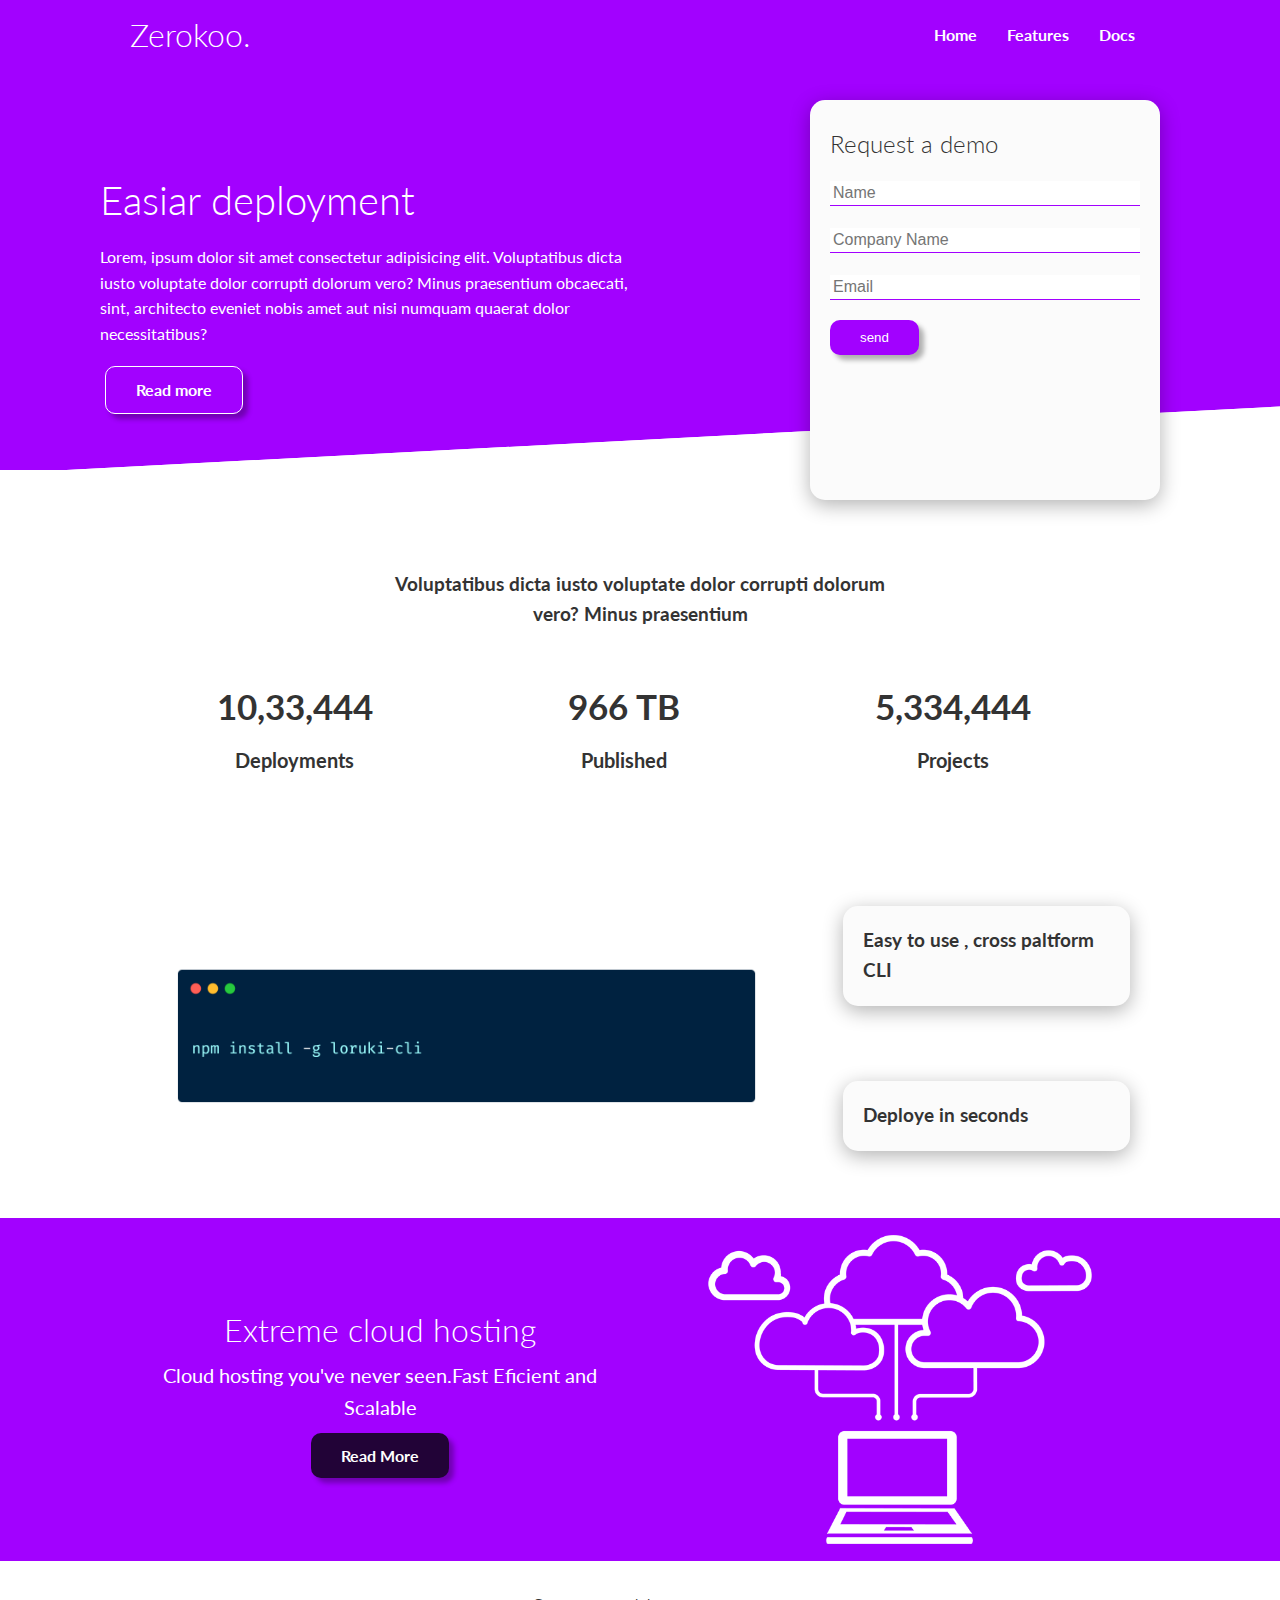
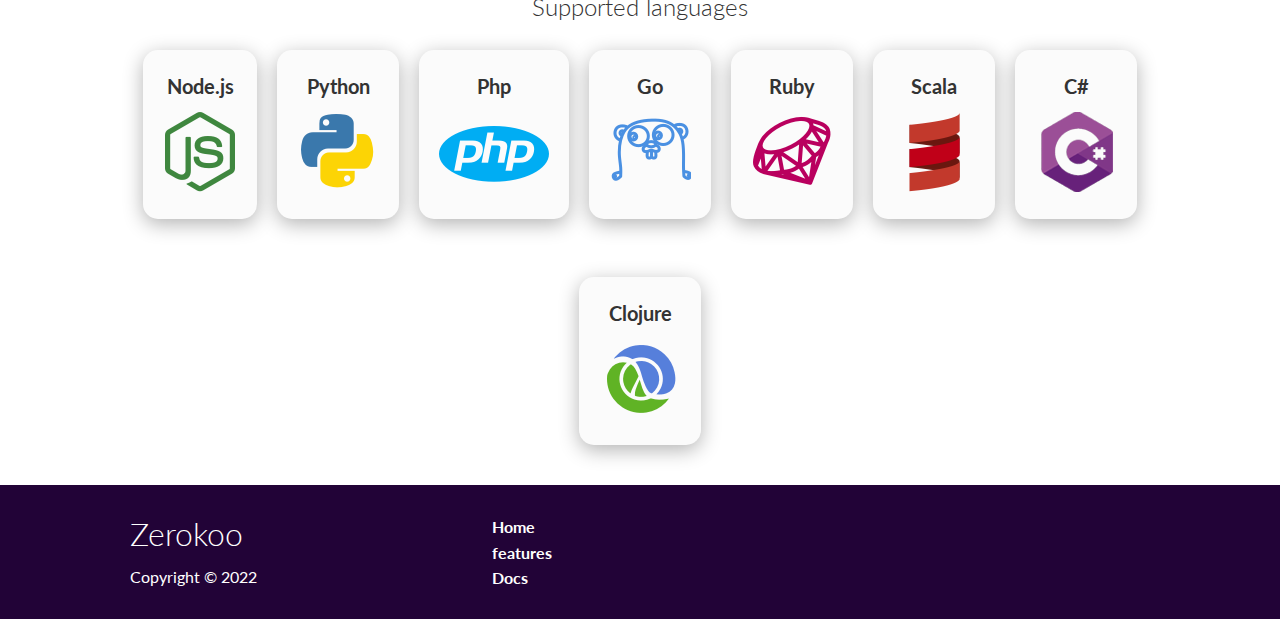
==== commit 6d529ae3: "completed Zerokoo project" ====
--- a/index.html
+++ b/index.html
@@ -3,6 +3,9 @@
 <head>
     <meta charset="UTF-8">
     <meta http-equiv="X-UA-Compatible" content="IE=edge">
+    <meta name="Author" content="Arjun Suresh">
+    <meta name="credits" content="Traversy meadia-youtube">
+    <meta name="description" content="A clone of Heroku that is a hosting website it named as Zerokoo">
     <meta name="viewport" content="width=device-width, initial-scale=1.0">
     <link rel="stylesheet" href="https://cdnjs.cloudflare.com/ajax/libs/font-awesome/6.1.1/css/all.min.css" integrity="sha512-KfkfwYDsLkIlwQp6LFnl8zNdLGxu9YAA1QvwINks4PhcElQSvqcyVLLD9aMhXd13uQjoXtEKNosOWaZqXgel0g==" crossorigin="anonymous" referrerpolicy="no-referrer" />
     <link rel="stylesheet" href="css/style.css">
--- a/css/style.css
+++ b/css/style.css
@@ -4,7 +4,9 @@
   --primary-color:#a201ff;
   --secondary-color:#d64101;
   --dark-color:#220337;
-  --light-color:#f3f3f3;
+  --light-color:#fbfbfb;
+  --success-color:#51d04e;
+  --error-color:#ce3c3c;
 }
 
 *{
@@ -89,6 +91,11 @@
   grid-template-columns: 50% 50%;
   padding: 0 20px;
 }
+
+.showcase-text{
+  animation: slideInFromLeft 1s ease-in;
+}
+
 .showcase-form{
   position: relative;
   top: 10px;
@@ -97,6 +104,7 @@
   padding: 50px;
   z-index: 100;
   justify-self:flex-end;
+  animation: slideInFromRight 1s ease-in;
 }
 .showcase-form .form-control{
   margin:20px 0;
@@ -132,6 +140,7 @@
 
 .stats{
   padding: 100px;
+  animation: slideInFromBottom 1s ease-in;
 }
 .stats-heading{
   max-width: 500px;
@@ -210,6 +219,11 @@
   width: 200px;
   justify-self: end;
 }
+.docs-head img{
+  width: 200px;
+  justify-self: end;
+}
+
 .features-sub-head img{
   width: 300px;
   justify-self: flex-end;
@@ -230,8 +244,30 @@
   grid-column: 1 /span 2 ;
 }
 
-
-
+/*Docs*/
+
+ .docs-main a{
+  color: #333;
+  font-size: 20px;
+  text-decoration: none;
+}
+
+.docs-main h3{
+  margin: 20px 0;
+}
+.docs-main .grid{
+  grid-template-columns: 1fr 2fr;
+  align-items: flex-start;
+}
+.docs-main nav li{
+  font-size: 17px;
+  padding-bottom: 5px;
+  margin-bottom: 5px;
+  border-bottom: 1px #ccc solid;
+}
+.docs-main a:hover{
+  font-weight:lighter;
+}
 
 /*Footer*/
 
@@ -239,11 +275,48 @@
   font-size: 16px;
 }
 .footer .social a{
-  margin: 0 10px;
+  margin: 0 5px;
 }
 .footer .icon-color{
   color: #fff;
 }
+
+/*Animations*/
+
+@keyframes slideInFromLeft{
+  0%{
+    transform: translateX(-100%);
+  }
+  100%{
+    transform: translateX(0%);
+  }
+}
+@keyframes slideInFromRight{
+  0%{
+    transform: translateX(100%);
+  }
+  100%{
+    transform: translateX(0%);
+  }
+}
+@keyframes slideInFromTop{
+  0%{
+    transform: translateY(-100%);
+  }
+  100%{
+    transform: translateY(0%);
+  }
+}
+@keyframes slideInFromBottom{
+  0%{
+    transform: translateY(100%);
+  }
+  100%{
+    transform: translateY(0%);
+  }
+}
+
+
 
 /*Tablet and under*/
 
@@ -252,24 +325,44 @@
   .showcase .grid,
   .stats .grid,
   .cli .grid,
-  .cloud .grid{
+  .cloud .grid,
+  .features-main .grid,
+  .docs-main .grid{
     grid-template-columns: 1fr;
     grid-template-rows: 1fr;
   }
+  
   .showcase{
     height: auto;
   }
   .showcase-text{
     text-align: center;
     margin-top: 40px;
+    animation: slideInFromTop 1s ease-in;
   }
   .showcase-form{
     justify-self: center;
+    animation: slideInFromBottom 1s ease-in;
   }
   .cli .grid > *:first-child{
     grid-column: 1;
     grid-row: 1;
   }
+  .features-head,
+  .features-sub-head,
+  .docs-head{
+    text-align: center;
+  }
+
+  .features-head img,
+  .features-sub-head img,
+  .docs-head img{
+    justify-self: center;
+  }
+  .features-main .grid > *:first-child,
+  .features-main .grid >*:nth-child(2){
+    grid-column: 1;
+  }
   
 }
 
--- a/css/utilities.css
+++ b/css/utilities.css
@@ -1,7 +1,7 @@
 /*Utilitees*/
 
 .icon-color{
-  color: var(--primary-color);
+  color: var(--dark-color);
   transition: transform 1s ease;
 }
 .icon-color:hover{
@@ -16,9 +16,6 @@
     padding: 20px;
     margin: 20px;
     transition: transform 1s ease;
-  }
-  .card:hover{
-    transform: scaleY(0.95);
   }
   
   .btn{
@@ -42,7 +39,6 @@
   }
 
   /*Background & button color*/
-
   .bg-primary,
   .btn-primary{
     background-color: var(--primary-color);
@@ -105,9 +101,33 @@
     text-align: center;
   }
 
-  
+  /*Alert*/
+  .alert{
+    background-color:bisque;
+    padding: 20px 10px;
+    font-weight: bold;
+    margin: 15px 0;
+  }
+  .alert i{
+    margin-right: 15px;
+  }
+  .alert-success{
+    background-color: var(--success-color);
+    color: #fff;
+  }
+  .alert-error{
+    background-color: var(--error-color);
+    color: #fff;
+  }
 
-  
+  code,
+  pre{
+    background-color: #333;
+    padding: 10px;
+    color: #fff;
+  }
+
+
   .flex{
     display: flex;
     justify-content:center;
